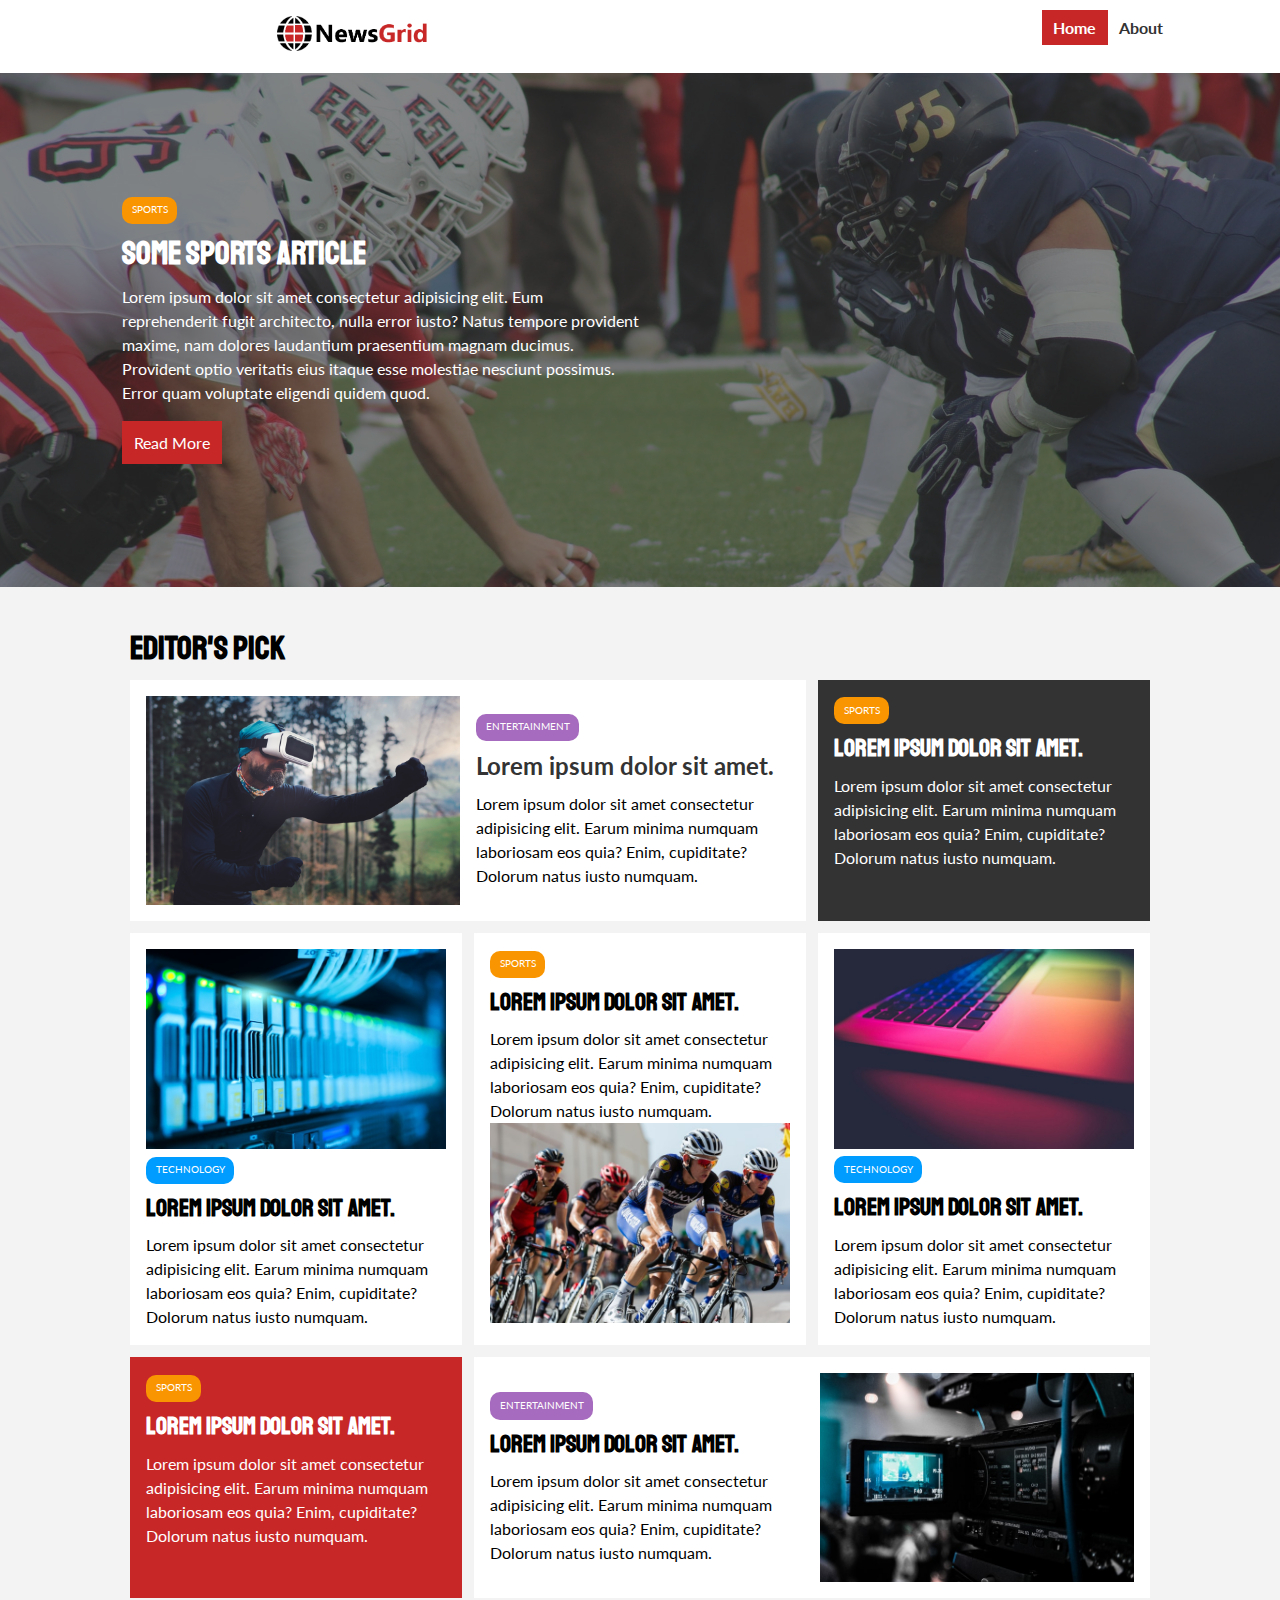
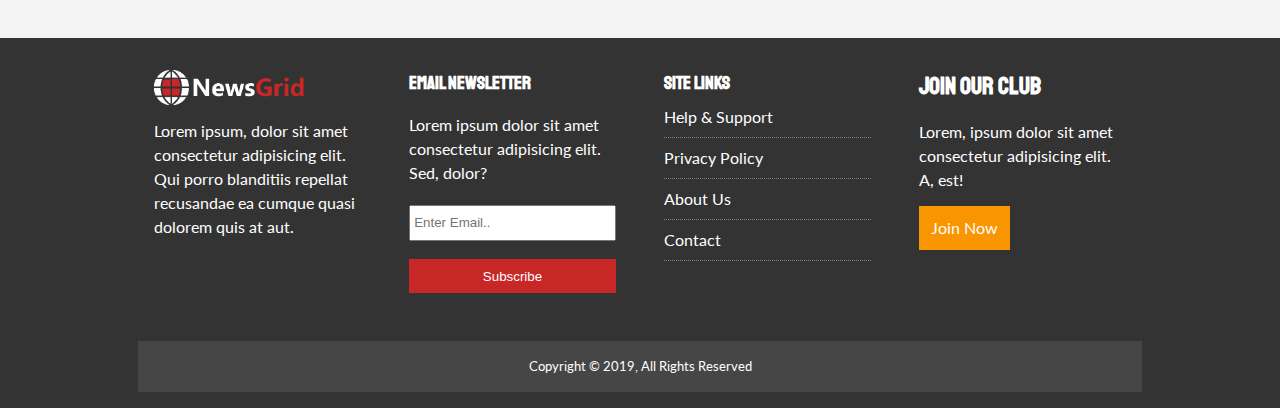
==== index.html @ e60a5d8b "Initial Commit" ====
<!DOCTYPE html>
<html lang="en">
  <head>
    <meta charset="UTF-8" />
    <meta name="viewport" content="width=device-width, initial-scale=1.0" />
    <meta name="description" content="Welcome to the NewsGrid Website" />
    <link
      rel="stylesheet"
      href="https://cdnjs.cloudflare.com/ajax/libs/font-awesome/5.15.3/css/all.min.css"
      integrity="sha512-iBBXm8fW90+nuLcSKlbmrPcLa0OT92xO1BIsZ+ywDWZCvqsWgccV3gFoRBv0z+8dLJgyAHIhR35VZc2oM/gI1w=="
      crossorigin="anonymous"
      referrerpolicy="no-referrer"
    />
    <link rel="stylesheet" href="css/style.css" />
    <link
      rel="stylesheet"
      href="css/mobile.css"
      media="screen and (max-width:768px)"
    />
    <link rel="shortcut icon" type="image/x-icon" href="/favicon.ico" />
    <!-- <title>NewsGrid | Latest News</title> -->
  </head>
  <body>
    <!-- Navbar -->

    <nav id="main-nav">
      <div class="container">
        <a href="index.html"><img src="/images/logo.png" alt="NewsGrid" /></a>
        <div class="social">
          <a href="http://facebook.com" target="_blank"
            ><i class="fab fa-facebook fa-2x"></i
          ></a>
          <a href="http://instagram.com" target="_blank"
            ><i class="fab fa-instagram fa-2x"></i
          ></a>
          <a href="http://twitter.com" target="_blank"
            ><i class="fab fa-twitter fa-2x"></i
          ></a>
          <a href="http://youtube.com" target="_blank"
            ><i class="fab fa-youtube fa-2x"></i
          ></a>
        </div>
        <ul>
          <li><a href="index.html" class="current">Home</a></li>
          <li><a href="about.html">About</a></li>
        </ul>
      </div>
    </nav>

    <!-- Showcase -->

    <header class="showcase">
      <div class="container-showcase container">
        <div class="showcase-content">
          <div class="category category-sports">Sports</div>
          <h1>SOME SPORTS ARTICLE</h1>
          <p>
            Lorem ipsum dolor sit amet consectetur adipisicing elit. Eum
            reprehenderit fugit architecto, nulla error iusto? Natus tempore
            provident maxime, nam dolores laudantium praesentium magnam ducimus.
            Provident optio veritatis eius itaque esse molestiae nesciunt
            possimus. Error quam voluptate eligendi quidem quod.
          </p>
          <a href="/article.html" class="btn btn-primary">Read More</a>
        </div>
      </div>
    </header>

    <!-- Articles -->

    <section id="article" class="container">
      <h1>EDITOR'S PICK</h1>
      <div class="article-grid">
        <!-- Card 1 -->

        <article class="card">
          <img src="./images/articles/ent1.jpg" alt="Virtual Reality" />
          <div>
            <div class="category category-ent">entertainment</div>
            <h2><a href="/article.html">Lorem ipsum dolor sit amet.</a></h2>
            <p>
              Lorem ipsum dolor sit amet consectetur adipisicing elit. Earum
              minima numquam laboriosam eos quia? Enim, cupiditate? Dolorum
              natus iusto numquam.
            </p>
          </div>
        </article>

        <!-- Card 2 -->

        <article class="card bg-dark">
          <div class="category category-sports">sports</div>
          <h2>Lorem ipsum dolor sit amet.</h2>
          <p>
            Lorem ipsum dolor sit amet consectetur adipisicing elit. Earum
            minima numquam laboriosam eos quia? Enim, cupiditate? Dolorum natus
            iusto numquam.
          </p>
        </article>
        <!-- Card 3 -->

        <article class="card">
          <img src="./images/articles/tech1.jpg" alt="tech" />

          <div class="category category-tech">technology</div>
          <h2>Lorem ipsum dolor sit amet.</h2>
          <p>
            Lorem ipsum dolor sit amet consectetur adipisicing elit. Earum
            minima numquam laboriosam eos quia? Enim, cupiditate? Dolorum natus
            iusto numquam.
          </p>
        </article>
        <!-- Card 4 -->

        <article class="card">
          <div class="category category-sports">sports</div>
          <h2>Lorem ipsum dolor sit amet.</h2>
          <p>
            Lorem ipsum dolor sit amet consectetur adipisicing elit. Earum
            minima numquam laboriosam eos quia? Enim, cupiditate? Dolorum natus
            iusto numquam.
          </p>
          <img src="./images/articles/sports1.jpg" alt="tech" />
        </article>

        <!-- Card 5 -->

        <article class="card">
          <img src="./images/articles/tech2.jpg" alt="tech" />

          <div class="category category-tech">technology</div>
          <h2>Lorem ipsum dolor sit amet.</h2>
          <p>
            Lorem ipsum dolor sit amet consectetur adipisicing elit. Earum
            minima numquam laboriosam eos quia? Enim, cupiditate? Dolorum natus
            iusto numquam.
          </p>
        </article>

        <!-- Card 6 -->

        <article class="card bg-primary">
          <div class="category category-sports">sports</div>
          <h2>Lorem ipsum dolor sit amet.</h2>
          <p>
            Lorem ipsum dolor sit amet consectetur adipisicing elit. Earum
            minima numquam laboriosam eos quia? Enim, cupiditate? Dolorum natus
            iusto numquam.
          </p>
        </article>

        <!-- Card 7 -->

        <article class="card">
          <div>
            <div class="category category-ent">entertainment</div>
            <h2>Lorem ipsum dolor sit amet.</h2>
            <p>
              Lorem ipsum dolor sit amet consectetur adipisicing elit. Earum
              minima numquam laboriosam eos quia? Enim, cupiditate? Dolorum
              natus iusto numquam.
            </p>
          </div>
          <img src="./images/articles/ent2.jpg" alt="Virtual Reality" />
        </article>
      </div>
    </section>

    <!-- Footer -->

    <footer>
      <div class="container">
        <div class="footer-container">
          <div class="footer-item">
            <img src="/images/logo_light.png" alt="" />
            <p>
              Lorem ipsum, dolor sit amet consectetur adipisicing elit. Qui
              porro blanditiis repellat recusandae ea cumque quasi dolorem quis
              at aut.
            </p>
          </div>

          <div class="footer-item">
            <h3>Email Newsletter</h3>
            <p>
              Lorem ipsum dolor sit amet consectetur adipisicing elit. Sed,
              dolor?
            </p>
            <input
              type="email"
              name="email"
              id="email"
              placeholder="Enter Email.."
            />
            <button class="btn btn-block btn-primary">Subscribe</button>
          </div>

          <div class="footer-item">
            <h3>Site Links</h3>
            <ul>
              <li><a href="#">Help & Support</a></li>
              <li><a href="#">Privacy Policy</a></li>
              <li><a href="#">About Us</a></li>
              <li><a href="#">Contact</a></li>
            </ul>
          </div>

          <div class="footer-item">
            <h2>Join Our Club</h2>
            <p>
              Lorem, ipsum dolor sit amet consectetur adipisicing elit. A, est!
            </p>
            <div class="btn btn-secondary">Join Now</div>
          </div>
        </div>

        <div class="copyright">Copyright &copy; 2019, All Rights Reserved</div>
      </div>
    </footer>
  </body>
</html>
---- css/style.css ----
@import url("https://fonts.googleapis.com/css2?family=Lato&family=Staatliches&display=swap");

:root {
  --primary-color: #c72727;
  --secondary-color: #f99500;
  --light-color: #f3f3f3;
  --dark-color: #333;
  --max-width: 1100px;
}

.category {
  --sport-color: #f99500;
  --ent-color: #a66bbe;
  --tech-color: #009cff;
}

* {
  margin: 0;
  padding: 0;
  box-sizing: border-box;
}

body {
  font-family: "Lato", sans-serif;
  line-height: 1.5;
  background: var(--light-color);
}

a {
  text-decoration: none;
  font-family: "Lato", sans-serif;
  color: #333;
}

ul {
  list-style: none;
}

img {
  width: 100%;
}

h1,
h2,
h3,
h4,
h5,
h6 {
  font-family: "Staatliches", cursive;
  margin-bottom: 0.5rem;
  line-height: 1.4;
}

/* Utility */

.container {
  max-width: var(--max-width);
  margin: auto;
  padding: 0 2rem;
  overflow: hidden;
}

.category {
  text-transform: uppercase;
  color: #fff;
  padding: 0.4rem 0.6rem;
  border-radius: 10px;
  display: inline-block;
  border: none;
  font-size: 0.6rem;
  background: var(--dark-color);
  margin-bottom: 0.5rem;
}

.category-sports {
  background-color: var(--sport-color);
}

.category-ent {
  background-color: var(--ent-color);
}

.category-tech {
  background-color: var(--tech-color);
}

.btn {
  margin-top: 0.4rem;
  display: inline-block;
  padding: 0.6rem 0.75rem;
  color: #fff;
  border: none;
  background-color: var(--dark-color);
}

.btn:hover {
  opacity: 0.8;
}

.btn-primary {
  background-color: var(--primary-color);
}

.btn-secondary {
  background-color: var(--secondary-color);
}

.btn-light {
  background-color: var(--light-color);
}

.btn-dark {
  background: var(--dark-color);
  color: white;
}

.btn-block {
  display: block;
  width: 100%;
}

.card {
  background-color: #fff;
  padding: 1rem;
}

.bg-primary {
  background: var(--primary-color);
  color: #fff;
}

.bg-secondary {
  color: #fff;
  background: var(--secondary-color);
}

.bg-dark {
  background: var(--dark-color);
  color: #fff;
}

/* Navigation */

#main-nav {
  background: #fff;
  position: sticky;
  top: 0;
  z-index: 2;
}

#main-nav .container {
  display: grid;
  grid-template-columns: 6fr 4fr 3fr;
  padding: 1rem;
  text-align: center;
}

#main-nav .container img {
  width: 150px;
}

#main-nav .container ul {
  display: flex;
  justify-self: end;
}

#main-nav .container ul li a {
  padding: 0.5rem 0.7rem;
  font-weight: bold;
}

#main-nav .container ul li a.current {
  background-color: var(--primary-color);
  color: #fff;
}

#main-nav .container ul li a:hover {
  background-color: var(--light-color);
  color: var(--dark-color);
}

#main-nav .social {
  justify-self: center;
  color: #333;
}

#main-nav .social i {
  margin-right: 0.5rem;
}

/* Showcase */

.showcase {
  padding: 2rem;
  position: relative;
  background: #333;
  color: #fff;
}

.showcase:before {
  content: "";
  background: url("../images/featured.jpg") no-repeat center center/cover;
  position: absolute;
  top: 0;
  left: 0;
  height: 100%;
  width: 100%;
  opacity: 0.4;
}

.showcase .container-showcase {
  display: grid;
  grid-template-columns: 1fr 1fr;
  justify-content: center;
  align-items: center;
  height: 50vh;
}

.showcase .showcase-content {
  z-index: 1;
}

.showcase .showcase-content p {
  margin-bottom: 0.6rem;
}

/* Articles GridBox */

.article-grid {
  display: grid;
  grid-template-columns: repeat(3, 1fr);
  gap: 0.75rem;
}

.article-grid .card:first-child,
.article-grid .card:last-child {
  display: grid;
  grid-template-columns: 1fr 1fr;
  gap: 1rem;
  grid-column: 1 / span 2;
  justify-content: center;
  align-items: center;
}

.article-grid .card:last-child {
  grid-column: 2 / span 2;
}

#article {
  padding: 2.5rem;
}

/* Footer */

footer {
  background: var(--dark-color);
  color: #fff;
}

.footer-container {
  padding: 1rem;
  display: grid;
  grid-template-columns: repeat(4, 1fr);
  gap: 1rem;
}

.footer-item {
  padding: 1rem;
}

.footer-item p {
  padding: 0.5rem 0;
}

.footer-container ul li a {
  color: #fff;
}

.footer-container ul li a:hover {
  color: var(--primary-color);
}

.footer-container ul li {
  padding-bottom: 0.5rem;
  border-bottom: dotted grey 1px;
  margin-bottom: 0.5rem;
}

.footer-item img {
  width: 150px;
}

.footer-container input {
  display: inline-block;
  width: 100%;
  line-height: 1.6rem;
  padding: 0.2rem;
  margin: 0.75rem 0;
}

.copyright {
  background: rgb(71, 70, 70);
  padding: 1rem;
  text-align: center;
  font-size: 0.8rem;
  margin: 1rem;
}

/* About Page */

.about-content {
  padding: 1rem;
  display: grid;
  grid-template-columns: 4fr 1fr;

  gap: 2rem;
}

.about-content .card:first-child {
  grid-row: 1 / span 3;
}

/* Article Page */

.article-container {
  padding: 1rem;
  display: grid;
  grid-template-columns: 5fr 2fr;
  gap: 1rem;
}

.sidebar {
  display: flex;
  flex-direction: column;
}

.sidebar .card {
  margin-bottom: 1rem;
}

.sidebar .card:first-child ul li {
  border-bottom: grey dotted 1px;
  padding-bottom: 0.6rem;
  margin-top: 0.5rem;
}

.sidebar .card:first-child ul li a {
  padding: 0 1rem;
}

.sidebar .card:first-child ul li a :hover {
  color: var(--primary-color);
}

#article .container > .card h1 {
  font-size: 3rem;
}

#article .container > .card .meta {
  display: flex;
  background-color: #f4f4f4;
  justify-content: space-between;
  padding: 0.6rem 1rem;
}
---- css/mobile.css ----
/* Tablet, Ipad */

/* Navigation */

.article-grid {
  grid-template-columns: 1fr 1fr;
}

.article-grid .card:first-child,
.article-grid .card:last-child {
  grid-template-columns: 1fr;
  grid-column: 1;
}

@media (max-width: 600px) {
  #main-nav .social {
    display: none;
  }

  #main-nav .container {
    grid-template-columns: 1fr;
    gap: 0.5rem;
  }

  #main-nav .container ul,
  #main-nav .container img {
    justify-self: center;
  }

  #main-nav .container ul li a {
    padding: 0.4rem;
  }

  /* Stack */

  .article-grid,
  .showcase .container-showcase,
  .footer-container,
  .about-content,
  .article-container {
    grid-template-columns: 1fr;
  }

  #article .container > .card .meta {
    flex-direction: column;
  }

  #article {
    padding: 0.75rem;
  }

  .container {
    padding: 0.75rem;
  }

  .about-content {
    padding: 0;
  }
}
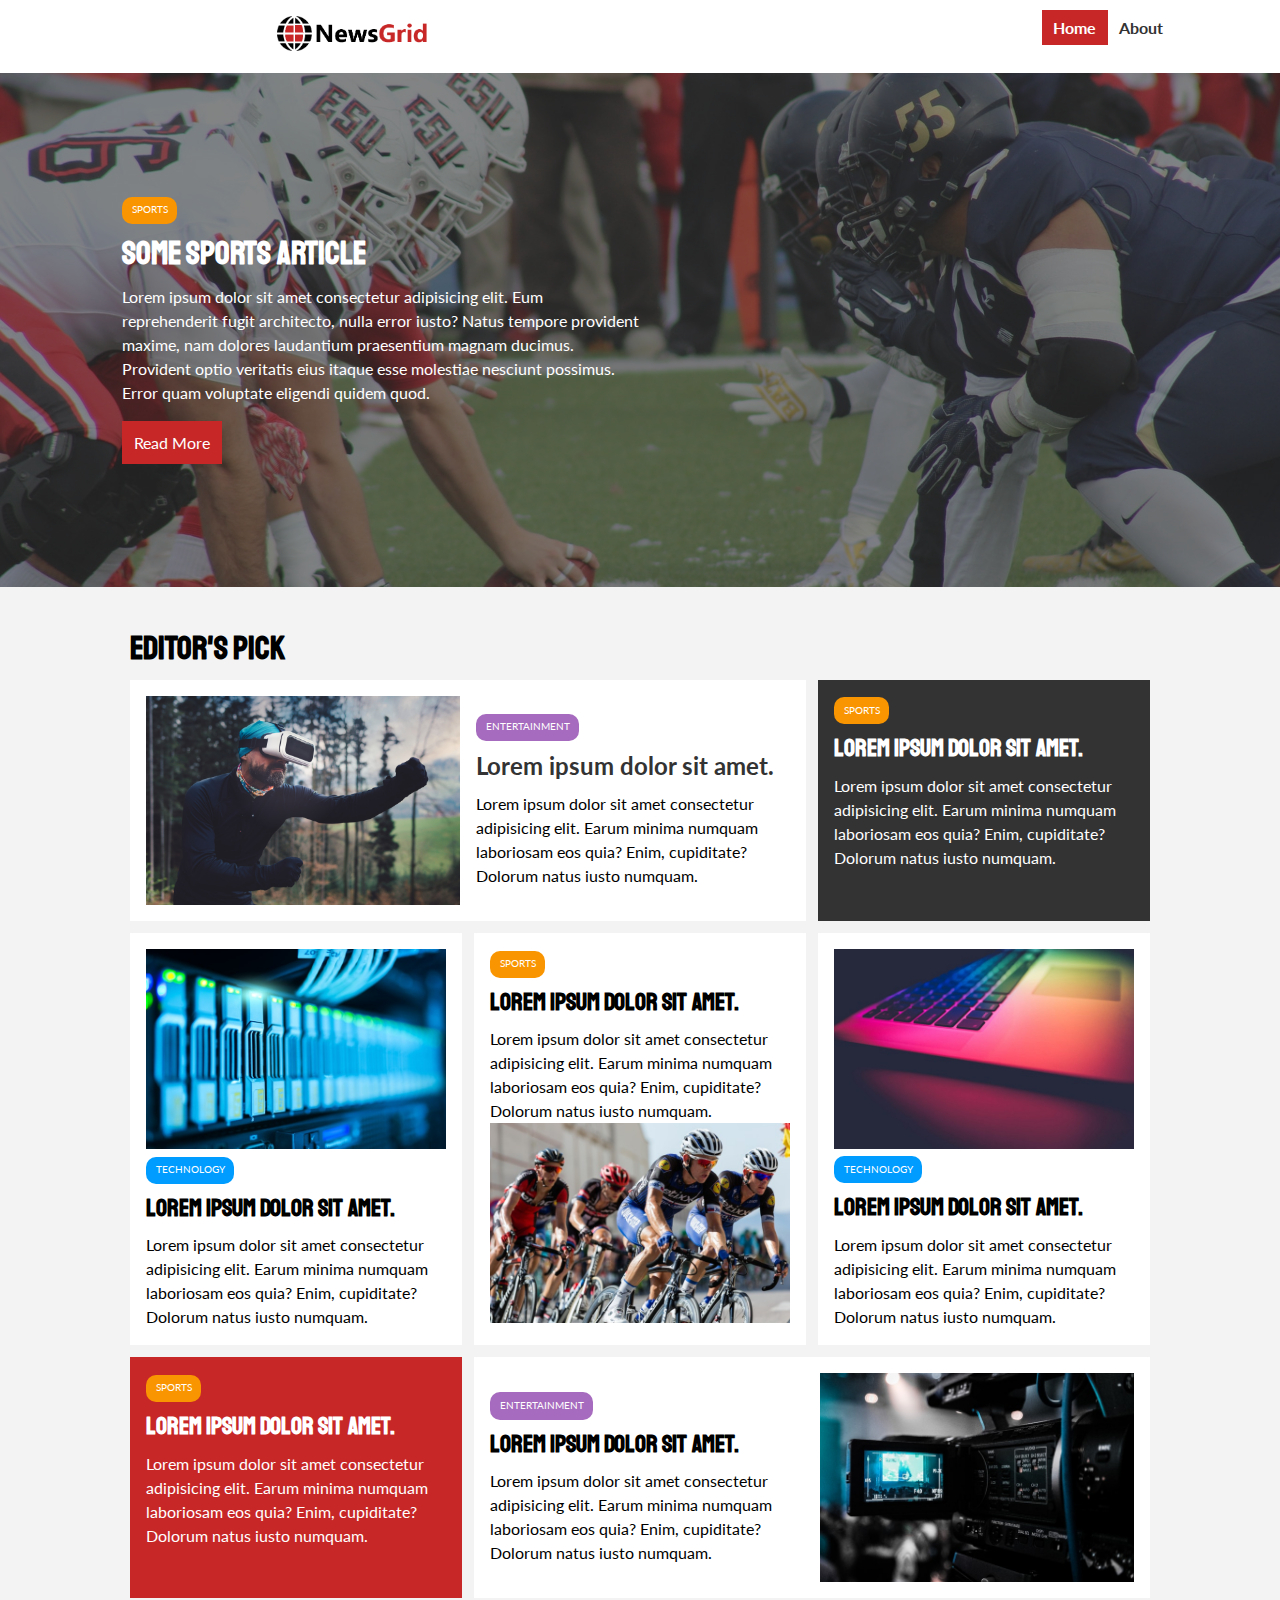
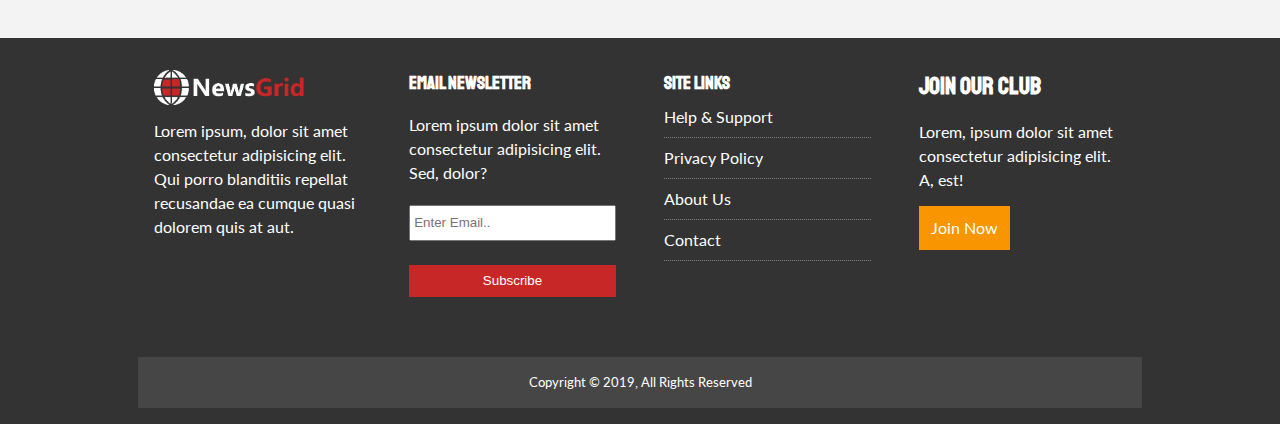
==== commit 4f5ceac2: "Updated form" ====
--- a/index.html
+++ b/index.html
@@ -186,13 +186,19 @@
               Lorem ipsum dolor sit amet consectetur adipisicing elit. Sed,
               dolor?
             </p>
-            <input
-              type="email"
-              name="email"
-              id="email"
-              placeholder="Enter Email.."
-            />
-            <button class="btn btn-block btn-primary">Subscribe</button>
+            <form name="contact" data-netlify="true" method="post">
+              <input
+                type="email"
+                name="email"
+                id="email"
+                placeholder="Enter Email.."
+              />
+              <input
+                type="submit"
+                value="Subscribe"
+                class="btn btn-primary btn-block"
+              />
+            </form>
           </div>
 
           <div class="footer-item">
